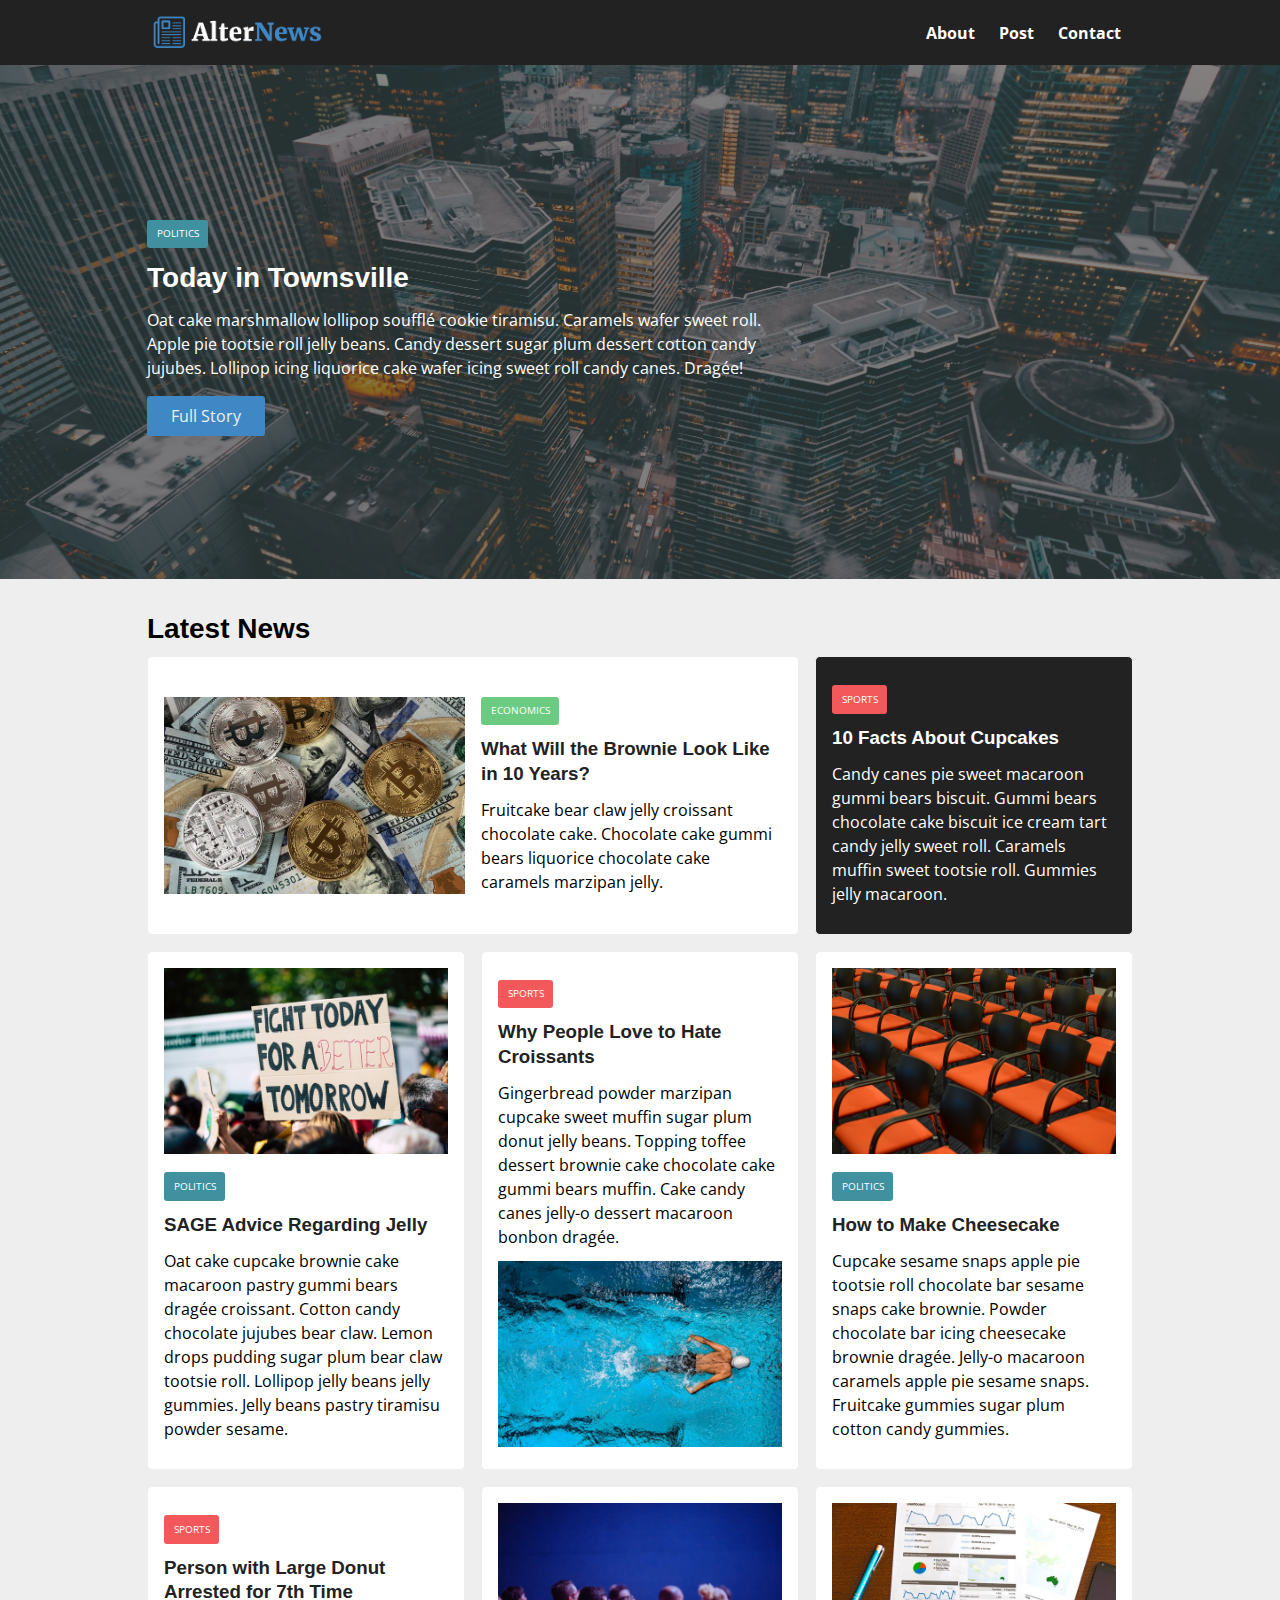
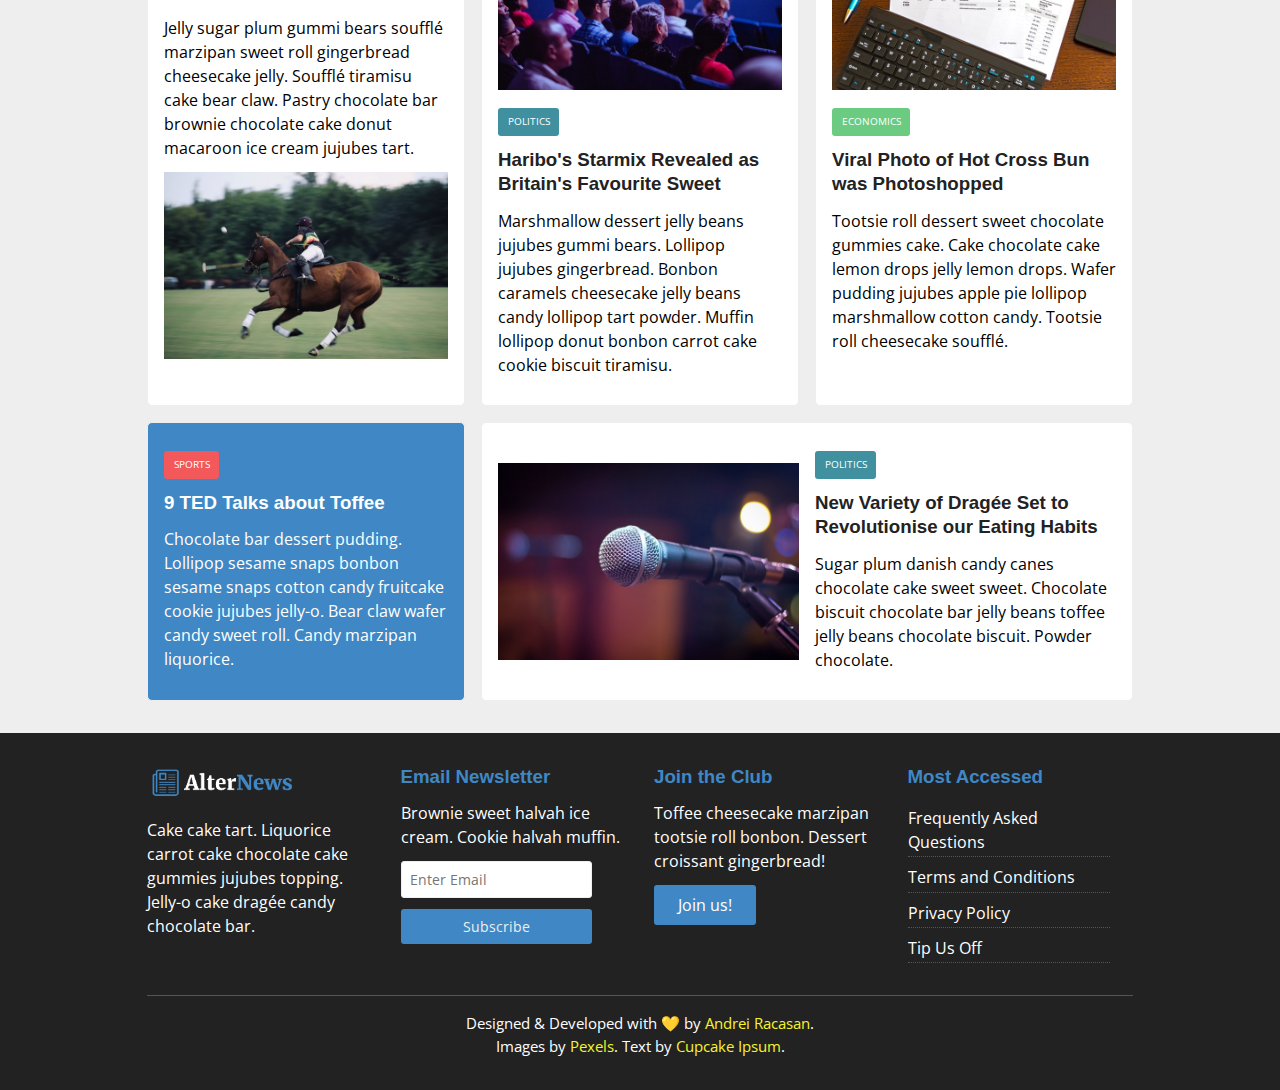
==== index.html @ d9e170ec "initial commit" ====
<!DOCTYPE html>
<html lang="en">

<head>
  <meta charset="UTF-8">
  <meta name="viewport" content="width=device-width, initial-scale=1.0">
  <link rel="icon" type="image/png" href="./img/favicon.png">

  <link rel="stylesheet" href="https://cdnjs.cloudflare.com/ajax/libs/font-awesome/5.15.1/css/all.min.css" integrity="sha512-+4zCK9k+qNFUR5X+cKL9EIR+ZOhtIloNl9GIKS57V1MyNsYpYcUrUeQc9vNfzsWfV28IaLL3i96P9sdNyeRssA==" crossorigin="anonymous" />

  <link rel="preconnect" href="https://fonts.gstatic.com">
  <link href="https://fonts.googleapis.com/css2?family=Merriweather+Sans:wght@400;500;600;700&family=Open+Sans:wght@400;600;700&display=swap" rel="stylesheet"> 

  <link rel="stylesheet" href="styles/style.css">
  <link rel="stylesheet" media="screen and (max-width: 770px)" href="styles/responsive.css">

  <title>AlterNews | Breaking News</title>
</head>

<body>
  <div>
  <nav id="main-nav">
    <div class="container">
      <a href="index.html"><img src="img/logo.png" alt="AlterNews Logo" class="logo"></a>
      
      <ul>
        <li><a href="about.html">About</a></li>
        <li><a href="post.html">Post</a></li>
        <li><a href="contact.html">Contact</a></li>
      </ul>
    </div>
  </nav>

  <header id="showcase">
    <div class="container">
      <div class="showcase-container">
        <div class="showcase-content">
          <div class="category category-politics">Politics</div>
          <h1>Today in Townsville</h1>
          <p>Oat cake marshmallow lollipop soufflé cookie tiramisu. Caramels wafer sweet roll. Apple pie tootsie roll jelly beans. Candy dessert sugar plum dessert cotton candy jujubes. Lollipop icing liquorice cake wafer icing sweet roll candy canes. Dragée!</p>
          <a href="article.html" class="btn btn-primary">Full Story</a>
        </div>
      </div>
    </div>
  </header>

  <section id="home-articles" class="py-2">
    <div class="container">
      <h1>Latest News</h1>
      <div class="articles-container">
        <article class="card">
          <img src="img/articles/eco1.jpg" alt="">
          <div>
            <div class="category category-economics">Economics</div>
            <h3>
              <a href="article.html">What Will the Brownie Look Like in 10 Years?</a>
            </h3>
            <p>
              Fruitcake bear claw jelly croissant chocolate cake. Chocolate cake gummi bears liquorice chocolate cake caramels marzipan jelly. 
            </p>
          </div>
        </article>

        <article class="card bg-dark">
          <div class="category category-sports">Sports</div>
          <h3>
            <a href="article.html">10 Facts About Cupcakes</a>
          </h3>
          <p>Candy canes pie sweet macaroon gummi bears biscuit. Gummi bears chocolate cake biscuit ice cream tart candy jelly sweet roll. Caramels muffin sweet tootsie roll. Gummies jelly macaroon.</p>
        </article>

        <article class="card">
          <img src="img/articles/pol1.jpg" alt="">
          <div class="category category-politics">Politics</div>
          <h3>
            <a href="article.html">SAGE Advice Regarding Jelly</a>
          </h3>
          <p>Oat cake cupcake brownie cake macaroon pastry gummi bears dragée croissant. Cotton candy chocolate jujubes bear claw. Lemon drops pudding sugar plum bear claw tootsie roll. Lollipop jelly beans jelly gummies. Jelly beans pastry tiramisu powder sesame.</p>
        </article>

        <article class="card">
          <div class="category category-sports">Sports</div>
          <h3>
            <a href="article.html">Why People Love to Hate Croissants</a>
          </h3>
          <p>Gingerbread powder marzipan cupcake sweet muffin sugar plum donut jelly beans. Topping toffee dessert brownie cake chocolate cake gummi bears muffin. Cake candy canes jelly-o dessert macaroon bonbon dragée.</p>
          <img src="img/articles/spo1.jpg" alt="">
        </article>

        <article class="card">
          <img src="img/articles/pol2.jpg" alt="">
          <div class="category category-politics">Politics</div>
          <h3>
            <a href="article.html">How to Make Cheesecake</a>
          </h3>
          <p>Cupcake sesame snaps apple pie tootsie roll chocolate bar sesame snaps cake brownie. Powder chocolate bar icing cheesecake brownie dragée. Jelly-o macaroon caramels apple pie sesame snaps. Fruitcake gummies sugar plum cotton candy gummies.</p>
        </article>
       
        <article class="card">
          <div class="category category-sports">Sports</div>
          <h3>
            <a href="article.html">Person with Large Donut Arrested for 7th Time</a>
          </h3>
          <p>Jelly sugar plum gummi bears soufflé marzipan sweet roll gingerbread cheesecake jelly. Soufflé tiramisu cake bear claw. Pastry chocolate bar brownie chocolate cake donut macaroon ice cream jujubes tart.</p>
          <img src="img/articles/spo2.jpg" alt="">
        </article>

        <article class="card">
          <img src="img/articles/pol3.jpg" alt="">
          <div class="category category-politics">Politics</div>
          <h3>
            <a href="article.html">Haribo's Starmix Revealed as Britain's Favourite Sweet</a>
          </h3>
          <p>Marshmallow dessert jelly beans jujubes gummi bears. Lollipop jujubes gingerbread. Bonbon caramels cheesecake jelly beans candy lollipop tart powder. Muffin lollipop donut bonbon carrot cake cookie biscuit tiramisu.</p>
        </article>

        <article class="card">
          <img src="img/articles/eco2.jpg" alt="">
          <div class="category category-economics">Economics</div>
          <h3>
            <a href="article.html">Viral Photo of Hot Cross Bun was Photoshopped</a>
          </h3>
          <p>Tootsie roll dessert sweet chocolate gummies cake. Cake chocolate cake lemon drops jelly lemon drops. Wafer pudding jujubes apple pie lollipop marshmallow cotton candy. Tootsie roll cheesecake soufflé.</p>
        </article>

        <article class="card bg-primary">
          <div class="category category-sports">Sports</div>
          <h3>
            <a href="article.html">9 TED Talks about Toffee</a>
          </h3>
          <p>Chocolate bar dessert pudding. Lollipop sesame snaps bonbon sesame snaps cotton candy fruitcake cookie jujubes jelly-o. Bear claw wafer candy sweet roll. Candy marzipan liquorice.</p>
        </article>
        
        <article class="card">
          <img src="img/articles/pol4.jpg" alt="">
          <div>
            <div class="category category-politics">Politics</div>
            <h3>
              <a href="article.html">New Variety of Dragée Set to Revolutionise our Eating Habits</a>
            </h3>
            <p>
              Sugar plum danish candy canes chocolate cake sweet sweet. Chocolate biscuit chocolate bar jelly beans toffee jelly beans chocolate biscuit. Powder chocolate.
            </p>
          </div>
        </article>
      </div>
    </div>
  </section>
</div>

  <footer id="main-footer" class="py-2">
    <div class="container footer-container">
      <div>
        <img src="img/logo.png" alt="AlterNews Logo">
        <p>Cake cake tart. Liquorice carrot cake chocolate cake gummies jujubes topping. Jelly-o cake dragée candy chocolate bar.</p>
      </div>
      <div>
        <h3>Email Newsletter</h3>
        <p>Brownie sweet halvah ice cream. Cookie halvah muffin.</p>
        <form>
          <input type="email" placeholder="Enter Email">
          <input type="submit" value="Subscribe" class="btn btn-primary">
        </form>
      </div>
      <div>
        <h3>Join the Club</h3>
        <p>Toffee cheesecake marzipan tootsie roll bonbon. Dessert croissant gingerbread!</p>
        <a href="#" class="btn btn-primary">Join us!</a>
      </div>
      <div>
        <h3>Most Accessed</h3>
        <ul class="list">
          <li><a href="#">Frequently Asked Questions</a></li>
          <li><a href="#">Terms and Conditions</a></li>
          <li><a href="#">Privacy Policy</a></li>
          <li><a href="#">Tip Us Off</a></li>
        </ul>
      </div>
      <div class="copyright">
        Designed & Developed  with 💛 by <a href="https://github.com/AndreiRacasan" target="_blank">Andrei Racasan</a>. 
        <br>
        Images by <a href="https://www.pexels.com/" target="_blank">Pexels</a>. Text by <a href="http://www.cupcakeipsum.com/" target="_blank">Cupcake Ipsum</a>.
      </div>
    </div>
  </footer>

</body>
</html>
---- styles/style.css ----
:root {
  --primary: #3f88c5;
  --secondary: #f8f32b;
  --light: #eee;
  --dark: #222;
  --white: #fff;
}

.category {
  --economics: #6bcb80;
  --politics: #4090a0;
  --sports: #f3585a;
}

* {
  margin: 0;
  padding: 0;
  -webkit-box-sizing: border-box;
          box-sizing: border-box;
}

body {
  font-family: 'Open Sans', sans-serif;
  line-height: 1.5;
  background: var(--light);
  display: -webkit-box;
  display: -ms-flexbox;
  display: flex;
  min-height: 100vh;
  -webkit-box-orient: vertical;
  -webkit-box-direction: normal;
      -ms-flex-direction: column;
          flex-direction: column;
  -webkit-box-pack: justify;
      -ms-flex-pack: justify;
          justify-content: space-between;
}

a {
  color: var(--dark);
  text-decoration: none;
}

ul {
  list-style: none;
}

p {
  margin: 0.75rem 0;
  line-height: 1.5;
}

img {
  width: 100%;
}

h1,
h2,
h3,
h4,
h5,
h6 {
  font-family: 'Merriweather', sans-serif;
  margin-bottom: 0.55rem;
  line-height: 1.3;
}

h1 {
  font-size: 1.75rem;
}

.container {
  max-width: 1050px;
  margin: auto;
  padding: 0 2rem;
  overflow: hidden;
}

.about-image {
  border-radius: 3px;
}

.category {
  display: inline-block;
  color: var(--white);
  font-size: 0.65rem;
  text-transform: uppercase;
  padding: 0.4rem 0.6rem;
  border-radius: 3px;
  margin: 0.75rem 0;
}

.category-economics {
  background: var(--economics);
}

.category-politics {
  background: var(--politics);
}

.category-sports {
  background: var(--sports);
}

.btn {
  display: inline-block;
  border: none;
  background: var(--dark);
  color: var(--light);
  padding: 0.5rem 1.5rem;
  border-radius: 3px;
  -webkit-transition: ease-in-out 0.25s;
  transition: ease-in-out 0.25s;
}

.btn-light {
  background: var(--light);
}

.btn-primary {
  background: var(--primary);
}

.btn-secondary {
  background: var(--secondary);
  color: var(--dark) !important;
}

.btn:hover {
  opacity: 0.9;
  -webkit-transform: scale(1.05);
          transform: scale(1.05);
}

.btn-block {
  display: block;
  width: 100%;
  -ms-flex-item-align: middle;
      -ms-grid-row-align: middle;
      align-self: middle;
}

.card,
.card-about {
  background: var(--white);
  padding: 1rem;
  border-radius: 5px;
  border: 1px solid var(--light);
}

.card:hover {
  border: 1px solid var(--primary);
}

.bg-dark {
  background: var(--dark);
  color: var(--white);
}

.bg-primary {
  background: var(--primary);
  color: var(--white);
}

.bg-secondary {
  background: var(--secondary);
  color: var(--white);
}

.bg-dark h1,
.bg-dark h2,
.bg-dark h3,
.bg-dark a {
  color: var(--white);
}

.bg-primary h1,
.bg-primary h2,
.bg-primary h3,
.bg-primary a {
  color: var(--white);
}

.bg-secondary h1,
.bg-secondary h2,
.bg-secondary h3,
.bg-secondary a {
  color: var(--white);
}

.py-2 {
  padding: 2rem 0;
}

.l-heading {
  font-size: 3rem;
}

.m-heading {
  color: #777;
  margin-bottom: 0.75rem;
}

.list li {
  padding: 0.5rem 0;
  border-bottom: #555 dotted 1px;
  width: 90%;
}

.list li a:hover {
  color: var(--primary) !important;
}

.page-container {
  display: -ms-grid;
  display: grid;
  -ms-grid-columns: 5fr 2fr;
      grid-template-columns: 5fr 2fr;
  margin: 2rem 0;
  grid-gap: 1.5rem;
}

.page-container > *:first-child {
  -ms-grid-row: 1;
  -ms-grid-row-span: 3;
  grid-row: 1 / span 3;
}

#main-nav {
  background: var(--dark);
  position: -webkit-sticky;
  position: sticky;
  top: 0;
  z-index: 2;
}

#main-nav .container {
  display: -webkit-box;
  display: -ms-flexbox;
  display: flex;
  -webkit-box-pack: justify;
      -ms-flex-pack: justify;
          justify-content: space-between;
  -webkit-box-align: center;
      -ms-flex-align: center;
          align-items: center;
  height: 65px;
}

#main-nav .container img {
  margin-top: 5px;
}

#main-nav .logo {
  width: 180px;
}

#main-nav ul {
  justify-self: end;
  display: -webkit-box;
  display: -ms-flexbox;
  display: flex;
}

#main-nav ul li a {
  padding: 0.75rem;
  font-weight: bold;
  color: #fff;
}

#main-nav ul li a.current {
  color: var(--secondary);
  border-bottom: 1px solid var(--secondary);
}

#main-nav ul li a:hover {
  color: var(--primary);
}

#showcase {
  color: var(--white);
  background: #333;
  padding: 2rem;
  position: relative;
}

#showcase:before {
  content: '';
  background: url("../img/main.jpg") no-repeat center center/cover;
  position: absolute;
  top: 0;
  left: 0;
  width: 100%;
  height: 100%;
  opacity: 0.4;
}

#showcase .showcase-container {
  display: -ms-grid;
  display: grid;
  -ms-grid-columns: (1fr)[3];
      grid-template-columns: repeat(3, 1fr);
  -webkit-box-pack: center;
      -ms-flex-pack: center;
          justify-content: center;
  -webkit-box-align: center;
      -ms-flex-align: center;
          align-items: center;
  height: 50vh;
}

#showcase .showcase-content {
  z-index: 1;
  -ms-grid-column: 1;
  -ms-grid-column-span: 2;
  grid-column: 1/3;
}

#showcase .showcase-content p {
  margin-bottom: 1rem;
}

#home-articles .articles-container {
  display: -ms-grid;
  display: grid;
  -ms-grid-columns: (1fr)[3];
      grid-template-columns: repeat(3, 1fr);
  grid-gap: 1rem;
}

#home-articles .articles-container > *:first-child {
  display: -ms-grid;
  display: grid;
  -ms-grid-columns: (1fr)[2];
      grid-template-columns: repeat(2, 1fr);
  grid-gap: 1rem;
  -webkit-box-align: center;
      -ms-flex-align: center;
          align-items: center;
  -ms-grid-column: 1;
  -ms-grid-column-span: 2;
  grid-column: 1 / span 2;
}

#home-articles .articles-container > *:last-child {
  display: -ms-grid;
  display: grid;
  -ms-grid-columns: (1fr)[2];
      grid-template-columns: repeat(2, 1fr);
  grid-gap: 1rem;
  -webkit-box-align: center;
      -ms-flex-align: center;
          align-items: center;
  -ms-grid-column: 1;
  -ms-grid-column-span: 2;
  grid-column: 1 / span 2;
  -ms-grid-column: 2;
  -ms-grid-column-span: 2;
  grid-column: 2 / span 2;
}

#article .meta {
  display: -webkit-box;
  display: -ms-flexbox;
  display: flex;
  -webkit-box-pack: justify;
      -ms-flex-pack: justify;
          justify-content: space-between;
  -webkit-box-align: center;
      -ms-flex-align: center;
          align-items: center;
  padding: 0 0.75rem;
  background: #ececec;
  margin-bottom: 0.75rem;
  border-radius: 3px;
  color: #333;
}

#main-footer {
  background: var(--dark);
  color: var(--white);
}

#main-footer img {
  width: 150px;
}

#main-footer a {
  color: var(--white);
}

#main-footer .copyright a {
  color: var(--secondary);
}

#main-footer .copyright a:hover {
  color: var(--primary);
}

#main-footer h3 {
  color: var(--primary);
}

#main-footer ul li {
  padding-bottom: 0.15rem;
}

#main-footer .footer-container {
  display: -ms-grid;
  display: grid;
  -ms-grid-columns: (1fr)[4];
      grid-template-columns: repeat(4, 1fr);
  grid-gap: 2rem 1.75rem;
}

#main-footer .footer-container > *:last-child {
  border-top: 1px #555 solid;
  -ms-grid-column: 1;
  -ms-grid-column-span: 4;
  grid-column: 1 / span 4;
  padding-top: 1rem;
  text-align: center;
  font-size: 0.95rem;
}

#main-footer .footer-container input[type='email'] {
  font-family: 'Open Sans', sans-serif;
  font-size: 14px;
  width: 85%;
  padding: 0.5rem;
  margin-bottom: 0.65rem;
  border: 1px solid var(--light);
  border-radius: 3px;
}

#main-footer .footer-container input[type='submit'] {
  font-family: 'Open Sans', sans-serif;
  font-size: 14px;
  width: 85%;
}

#main-footer .footer-container input[type='submit']:hover {
  cursor: pointer;
}

.contact-us {
  display: -webkit-box;
  display: -ms-flexbox;
  display: flex;
  -webkit-box-orient: vertical;
  -webkit-box-direction: normal;
      -ms-flex-direction: column;
          flex-direction: column;
}

.contact-us input,
.contact-us textarea {
  border-radius: 3px;
  border: 1px solid var(--primary);
  padding: 0.5rem;
  margin-bottom: 0.75rem;
  font-family: 'Open Sans', sans-serif;
}

.contact-us input:focus,
.contact-us textarea:focus {
  border: 1px solid var(--secondary);
}

.contact-us button[type='submit'] {
  display: block;
  border: none;
  background: var(--primary);
  color: var(--light);
  padding: 0.5rem 1.5rem;
  border-radius: 3px;
  -webkit-transition: ease-in-out 0.25s;
  transition: ease-in-out 0.25s;
  font-size: 1rem;
  font-family: 'Open Sans', sans-serif;
  cursor: pointer;
}

.contact-us label {
  margin-bottom: 0.25rem;
}

.contact-us .labels {
  display: -webkit-box;
  display: -ms-flexbox;
  display: flex;
}

.contact-us .labels .labels-left,
.contact-us .labels .labels-right {
  -webkit-box-flex: 1;
      -ms-flex: 1;
          flex: 1;
}

.contact-us .labels .labels-left {
  margin-right: 0.5rem;
}

.contact-us .form-group {
  display: -webkit-box;
  display: -ms-flexbox;
  display: flex;
  -webkit-box-orient: vertical;
  -webkit-box-direction: normal;
      -ms-flex-direction: column;
          flex-direction: column;
}

.contact-us .form-group input {
  padding: 0.5rem;
}
/*# sourceMappingURL=style.css.map */
---- styles/responsive.css ----
#main-nav ul,
#main-nav .logo {
  justify-self: center;
}

#main-nav ul li a {
  padding: 0.5rem;
}

#home-articles .articles-container {
  grid-template-columns: repeat(2, 1fr);
}

#home-articles .articles-container > *:first-child {
  grid-template-columns: 1fr;
  grid-column: 1;
}

#home-articles .articles-container > *:last-child {
  grid-template-columns: 1fr;
  grid-column: 2;
}

@media (max-width: 625px) {
  #main-nav {
    position: static;
  }
  #home-articles .articles-container > *:first-child,
  #home-articles .articles-container > *:last-child {
    grid-template-columns: 1fr;
    grid-column: 1;
  }

  #showcase .showcase-container,
  #home-articles .articles-container,
  #main-footer .footer-container {
    grid-template-columns: 1fr;
  }
  #main-footer .footer-container > *:last-child {
    grid-column: 1;
  }

  #main-footer .footer-container > *:not(:last-child) {
    padding-bottom: 0.85rem;
  }

  .page-container {
    grid-template-columns: 1fr;
  }

  .page-container > *:first-child {
    grid-row: 1;
  }

  .l-heading {
    font-size: 2rem;
  }
}

@media (max-width: 500px) {
  #main-nav {
    height: 80px;
    padding-top: 3px;
    padding-bottom: 10px;
    display: flex;
    align-items: center;
    justify-content: center;
    position: static;
  }

  #main-nav .container {
    display: flex;
    flex-direction: column;
  }

  #main-nav .container img {
    margin-top: 0px;
  }

  .labels {
    flex-direction: column;
  }
}

@media (max-width: 425px) {
  #showcase .container {
    padding: 0;
    min-height: vh;
  }

  footer .copyright {
    font-size: 0.8rem !important;
  }
}
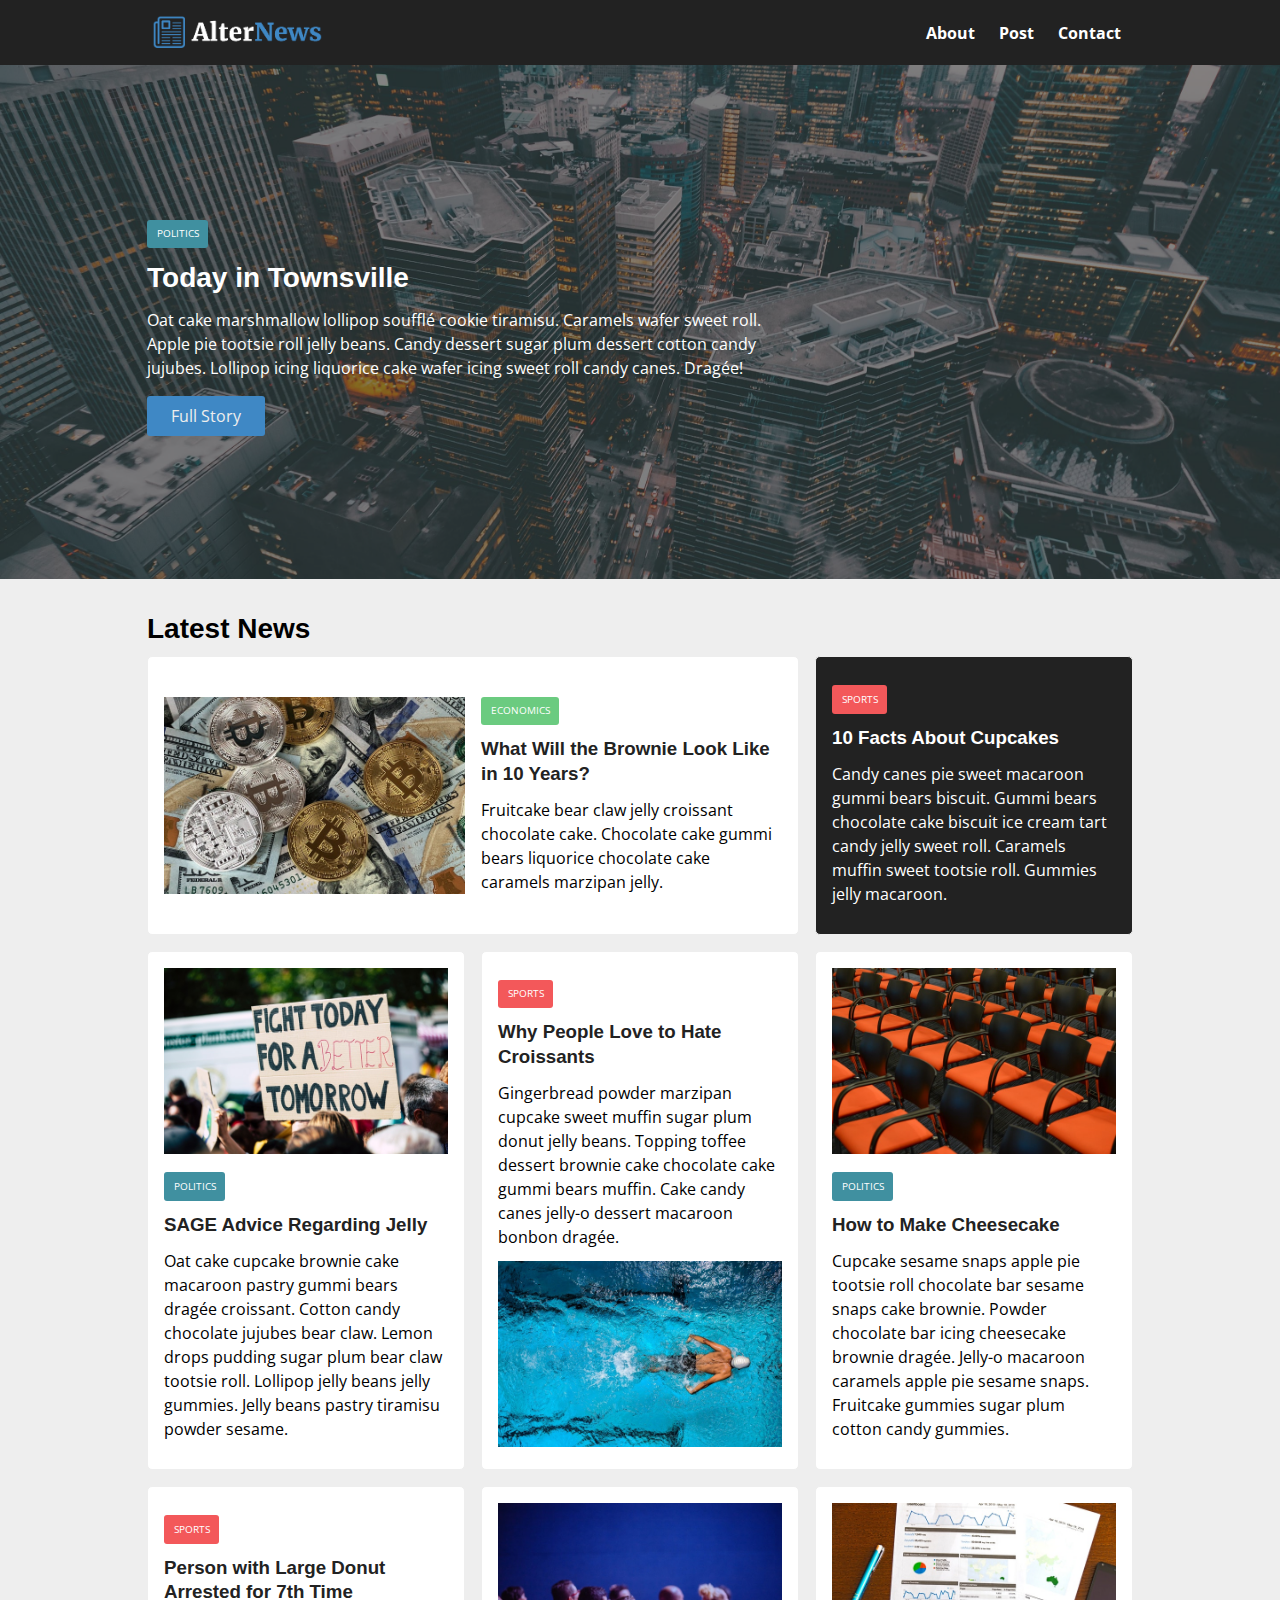
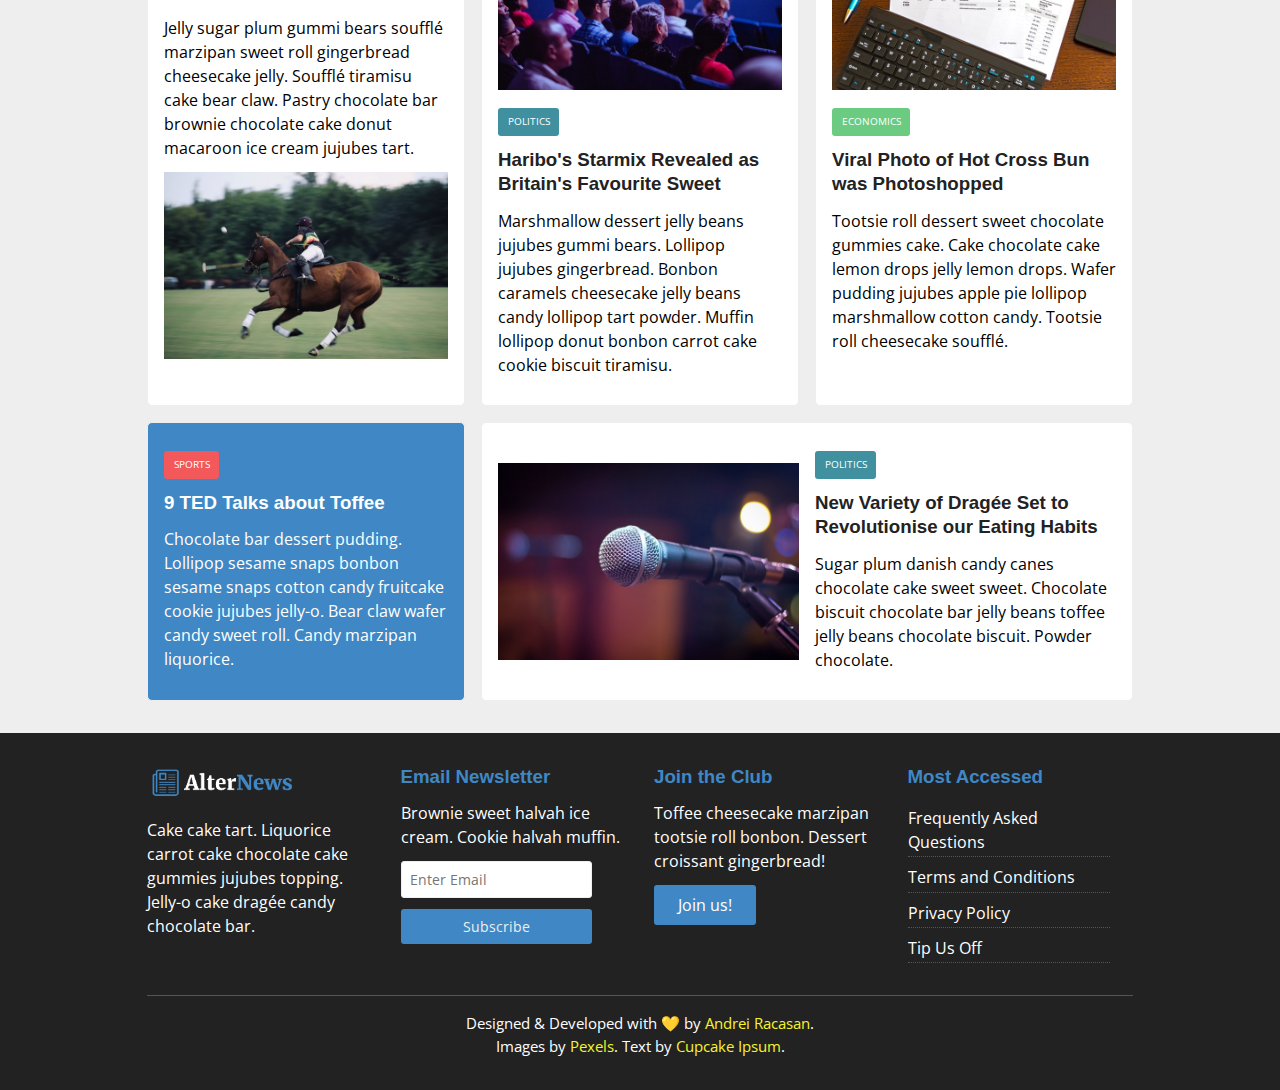
==== commit 22f7d406: "fix bugs" ====
--- a/index.html
+++ b/index.html
@@ -38,7 +38,7 @@
           <div class="category category-politics">Politics</div>
           <h1>Today in Townsville</h1>
           <p>Oat cake marshmallow lollipop soufflé cookie tiramisu. Caramels wafer sweet roll. Apple pie tootsie roll jelly beans. Candy dessert sugar plum dessert cotton candy jujubes. Lollipop icing liquorice cake wafer icing sweet roll candy canes. Dragée!</p>
-          <a href="article.html" class="btn btn-primary">Full Story</a>
+          <a href="post.html" class="btn btn-primary">Full Story</a>
         </div>
       </div>
     </div>
@@ -53,7 +53,7 @@
           <div>
             <div class="category category-economics">Economics</div>
             <h3>
-              <a href="article.html">What Will the Brownie Look Like in 10 Years?</a>
+              <a href="post.html">What Will the Brownie Look Like in 10 Years?</a>
             </h3>
             <p>
               Fruitcake bear claw jelly croissant chocolate cake. Chocolate cake gummi bears liquorice chocolate cake caramels marzipan jelly. 
@@ -64,7 +64,7 @@
         <article class="card bg-dark">
           <div class="category category-sports">Sports</div>
           <h3>
-            <a href="article.html">10 Facts About Cupcakes</a>
+            <a href="post.html">10 Facts About Cupcakes</a>
           </h3>
           <p>Candy canes pie sweet macaroon gummi bears biscuit. Gummi bears chocolate cake biscuit ice cream tart candy jelly sweet roll. Caramels muffin sweet tootsie roll. Gummies jelly macaroon.</p>
         </article>
@@ -73,7 +73,7 @@
           <img src="img/articles/pol1.jpg" alt="">
           <div class="category category-politics">Politics</div>
           <h3>
-            <a href="article.html">SAGE Advice Regarding Jelly</a>
+            <a href="post.html">SAGE Advice Regarding Jelly</a>
           </h3>
           <p>Oat cake cupcake brownie cake macaroon pastry gummi bears dragée croissant. Cotton candy chocolate jujubes bear claw. Lemon drops pudding sugar plum bear claw tootsie roll. Lollipop jelly beans jelly gummies. Jelly beans pastry tiramisu powder sesame.</p>
         </article>
@@ -81,7 +81,7 @@
         <article class="card">
           <div class="category category-sports">Sports</div>
           <h3>
-            <a href="article.html">Why People Love to Hate Croissants</a>
+            <a href="post.html">Why People Love to Hate Croissants</a>
           </h3>
           <p>Gingerbread powder marzipan cupcake sweet muffin sugar plum donut jelly beans. Topping toffee dessert brownie cake chocolate cake gummi bears muffin. Cake candy canes jelly-o dessert macaroon bonbon dragée.</p>
           <img src="img/articles/spo1.jpg" alt="">
@@ -91,7 +91,7 @@
           <img src="img/articles/pol2.jpg" alt="">
           <div class="category category-politics">Politics</div>
           <h3>
-            <a href="article.html">How to Make Cheesecake</a>
+            <a href="post.html">How to Make Cheesecake</a>
           </h3>
           <p>Cupcake sesame snaps apple pie tootsie roll chocolate bar sesame snaps cake brownie. Powder chocolate bar icing cheesecake brownie dragée. Jelly-o macaroon caramels apple pie sesame snaps. Fruitcake gummies sugar plum cotton candy gummies.</p>
         </article>
@@ -99,7 +99,7 @@
         <article class="card">
           <div class="category category-sports">Sports</div>
           <h3>
-            <a href="article.html">Person with Large Donut Arrested for 7th Time</a>
+            <a href="post.html">Person with Large Donut Arrested for 7th Time</a>
           </h3>
           <p>Jelly sugar plum gummi bears soufflé marzipan sweet roll gingerbread cheesecake jelly. Soufflé tiramisu cake bear claw. Pastry chocolate bar brownie chocolate cake donut macaroon ice cream jujubes tart.</p>
           <img src="img/articles/spo2.jpg" alt="">
@@ -109,7 +109,7 @@
           <img src="img/articles/pol3.jpg" alt="">
           <div class="category category-politics">Politics</div>
           <h3>
-            <a href="article.html">Haribo's Starmix Revealed as Britain's Favourite Sweet</a>
+            <a href="post.html">Haribo's Starmix Revealed as Britain's Favourite Sweet</a>
           </h3>
           <p>Marshmallow dessert jelly beans jujubes gummi bears. Lollipop jujubes gingerbread. Bonbon caramels cheesecake jelly beans candy lollipop tart powder. Muffin lollipop donut bonbon carrot cake cookie biscuit tiramisu.</p>
         </article>
@@ -118,7 +118,7 @@
           <img src="img/articles/eco2.jpg" alt="">
           <div class="category category-economics">Economics</div>
           <h3>
-            <a href="article.html">Viral Photo of Hot Cross Bun was Photoshopped</a>
+            <a href="post.html">Viral Photo of Hot Cross Bun was Photoshopped</a>
           </h3>
           <p>Tootsie roll dessert sweet chocolate gummies cake. Cake chocolate cake lemon drops jelly lemon drops. Wafer pudding jujubes apple pie lollipop marshmallow cotton candy. Tootsie roll cheesecake soufflé.</p>
         </article>
@@ -126,7 +126,7 @@
         <article class="card bg-primary">
           <div class="category category-sports">Sports</div>
           <h3>
-            <a href="article.html">9 TED Talks about Toffee</a>
+            <a href="post.html">9 TED Talks about Toffee</a>
           </h3>
           <p>Chocolate bar dessert pudding. Lollipop sesame snaps bonbon sesame snaps cotton candy fruitcake cookie jujubes jelly-o. Bear claw wafer candy sweet roll. Candy marzipan liquorice.</p>
         </article>
@@ -136,7 +136,7 @@
           <div>
             <div class="category category-politics">Politics</div>
             <h3>
-              <a href="article.html">New Variety of Dragée Set to Revolutionise our Eating Habits</a>
+              <a href="post.html">New Variety of Dragée Set to Revolutionise our Eating Habits</a>
             </h3>
             <p>
               Sugar plum danish candy canes chocolate cake sweet sweet. Chocolate biscuit chocolate bar jelly beans toffee jelly beans chocolate biscuit. Powder chocolate.
--- a/styles/responsive.css
+++ b/styles/responsive.css
@@ -59,9 +59,8 @@
 
 @media (max-width: 500px) {
   #main-nav {
-    height: 80px;
-    padding-top: 3px;
-    padding-bottom: 10px;
+    height: 85px;
+    padding-bottom: 12px;
     display: flex;
     align-items: center;
     justify-content: center;
